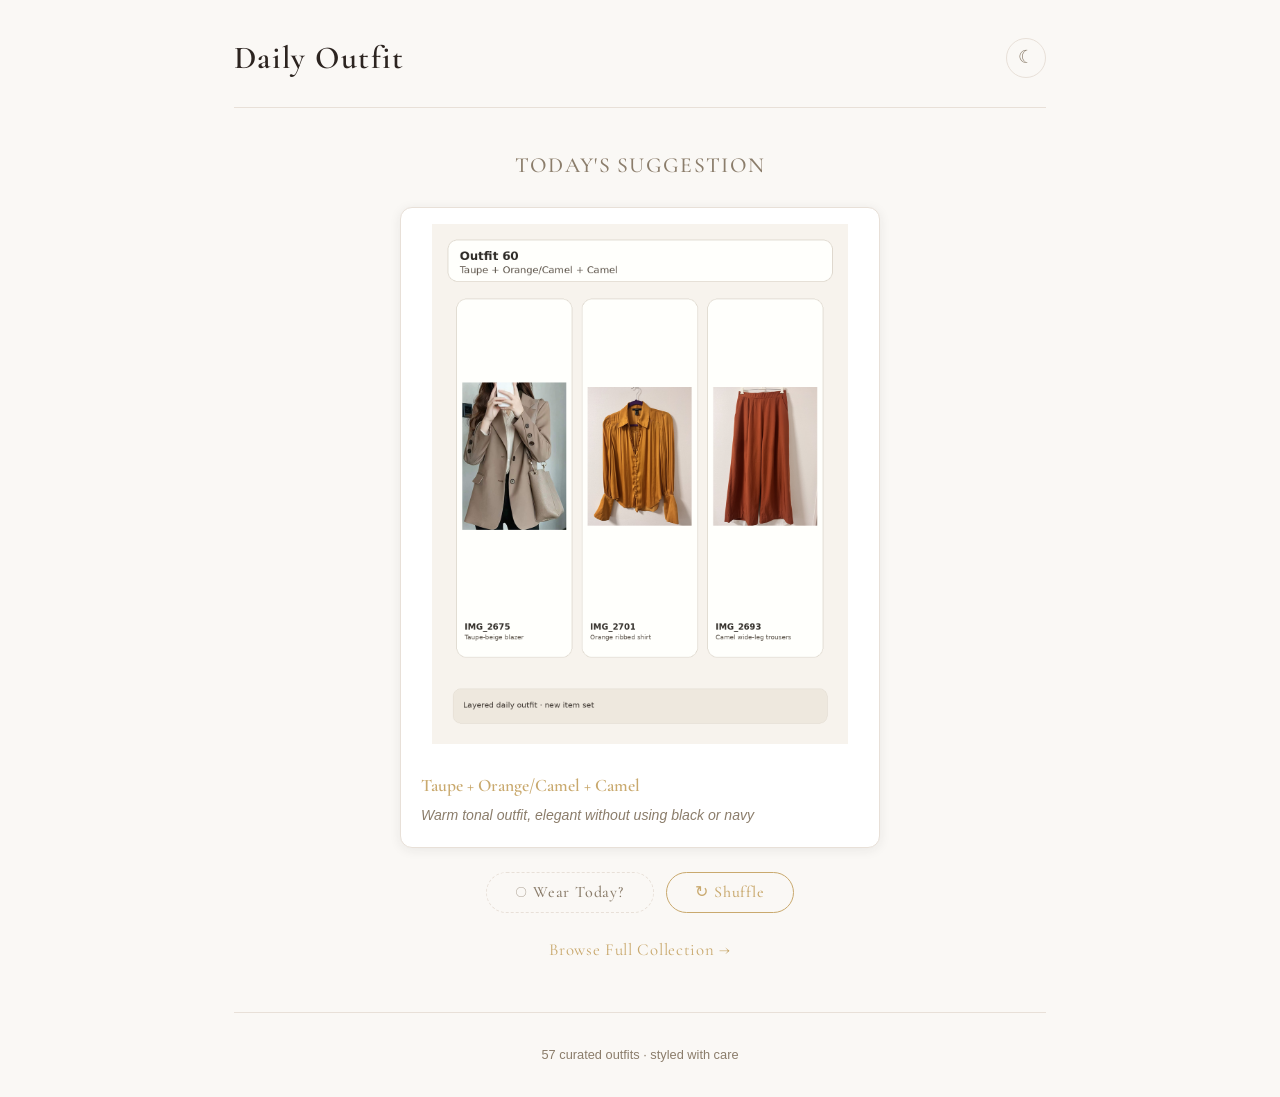
==== index.html @ 5dafb6db "Initial commit for GitHub Pages" ====
<!DOCTYPE html>
<html lang="en" data-theme="light">
<head>
  <meta charset="UTF-8">
  <meta name="viewport" content="width=device-width, initial-scale=1.0">
  <title>Daily Outfit</title>
  <link rel="preconnect" href="https://fonts.googleapis.com">
  <link rel="preconnect" href="https://fonts.gstatic.com" crossorigin>
  <link href="https://fonts.googleapis.com/css2?family=Cormorant+Garamond:wght@400;500;600&display=swap" rel="stylesheet">
  <link rel="stylesheet" href="styles.css">
</head>
<body>
  <header class="header">
    <h1 class="header__title">Daily Outfit</h1>
    <button id="theme-toggle" class="theme-toggle" aria-label="Toggle theme">
      <span id="theme-icon">&#9790;</span>
    </button>
  </header>

  <main>
    <section id="hero" class="hero">
      <h2 class="section-title">Today's Suggestion</h2>
      <div class="outfit-card outfit-card--hero">
        <div class="outfit-card__image-wrap">
          <img id="hero-image" class="outfit-card__image" src="" alt="Today's outfit suggestion">
        </div>
        <div class="outfit-card__info">
          <p class="outfit-card__palette" id="hero-palette"></p>
          <p class="outfit-card__rationale" id="hero-rationale"></p>
        </div>
      </div>
      <div class="hero-actions">
        <button id="worn-btn" class="btn-worn" aria-label="Mark as worn today">
          ○  Wear Today?
        </button>
        <button id="shuffle-btn" class="btn-shuffle" aria-label="Shuffle outfit">
          &#8635; Shuffle
        </button>
      </div>
      <a href="collection.html" class="browse-link">Browse Full Collection &rarr;</a>
    </section>
  </main>

  <footer class="footer">
    <p>57 curated outfits &middot; styled with care</p>
  </footer>

  <script src="app.js" defer></script>
</body>
</html>
---- styles.css ----
*, *::before, *::after { box-sizing: border-box; margin: 0; padding: 0; }

[data-theme="light"] {
  --bg: #FAF8F5; --bg-card: #FFFFFF; --text: #2C2420; --text-sec: #8B7D6B;
  --accent: #C9A96E; --border: #E8E0D8; --shadow: rgba(44,36,32,0.08);
  --accent-contrast: #FFFFFF; --hover-bg: rgba(201,169,110,0.08);
}
[data-theme="dark"] {
  --bg: #1A1512; --bg-card: #2D2520; --text: #F5F0E8; --text-sec: #D4C5A9;
  --accent: #A69070; --border: #3D3530; --shadow: rgba(0,0,0,0.3);
  --accent-contrast: #1A1512; --hover-bg: rgba(166,144,112,0.1);
}

* { transition: background-color 0.3s, color 0.3s, border-color 0.3s; }

body {
  font-family: -apple-system, BlinkMacSystemFont, 'Segoe UI', sans-serif;
  background: var(--bg); color: var(--text);
  max-width: 860px; margin: 0 auto; padding: 2rem 1.5rem;
  min-height: 100vh; line-height: 1.6;
}

.header {
  display: flex; justify-content: space-between; align-items: center;
  padding-bottom: 1.5rem; border-bottom: 1px solid var(--border); margin-bottom: 2.5rem;
}
.header__title {
  font-family: 'Cormorant Garamond', serif; font-weight: 600;
  font-size: 1.75rem; letter-spacing: 0.04em; color: var(--text);
}

.theme-toggle {
  background: none; border: 1px solid var(--border); border-radius: 50%;
  width: 2.5rem; height: 2.5rem; cursor: pointer;
  color: var(--text-sec); font-size: 1.1rem;
  display: flex; align-items: center; justify-content: center;
}
.theme-toggle:hover { border-color: var(--accent); color: var(--accent); }

.section-title {
  font-family: 'Cormorant Garamond', serif; font-weight: 500;
  font-size: 1.35rem; color: var(--text-sec); text-align: center;
  margin-bottom: 1.5rem; letter-spacing: 0.06em; text-transform: uppercase;
}

.outfit-card {
  background: var(--bg-card); border: 1px solid var(--border);
  border-radius: 12px; overflow: hidden;
  box-shadow: 0 2px 12px var(--shadow); cursor: pointer;
}
.outfit-card:hover { box-shadow: 0 4px 20px var(--shadow); }
.outfit-card--hero { max-width: 480px; margin: 0 auto; cursor: default; }
.outfit-card__image-wrap { padding: 1rem; display: flex; justify-content: center; }
.outfit-card__image {
  width: 100%; max-height: 520px; object-fit: contain; border-radius: 8px;
}
.outfit-card__info { padding: 0.75rem 1.25rem 1.25rem; }
.outfit-card__palette {
  font-family: 'Cormorant Garamond', serif; font-weight: 600;
  font-size: 1.1rem; color: var(--accent); margin-bottom: 0.35rem;
}
.outfit-card__rationale {
  font-size: 0.88rem; color: var(--text-sec); font-style: italic; line-height: 1.5;
}

.hero-actions {
  display: flex; justify-content: center; gap: 0.75rem;
  margin-top: 1.5rem; flex-wrap: wrap;
}
.btn-shuffle {
  padding: 0.6rem 1.8rem; background: transparent;
  border: 1.5px solid var(--accent); border-radius: 100px;
  color: var(--accent); cursor: pointer;
  font-family: 'Cormorant Garamond', serif; font-size: 1rem;
  font-weight: 500; letter-spacing: 0.05em;
}
.btn-shuffle:hover { background: var(--accent); color: var(--accent-contrast); }

.btn-worn {
  padding: 0.6rem 1.8rem; border-radius: 100px; cursor: pointer;
  font-family: 'Cormorant Garamond', serif; font-size: 1rem;
  font-weight: 500; letter-spacing: 0.05em;
  border: 1.5px dashed var(--border); color: var(--text-sec);
  background: transparent; transition: all 0.35s ease;
}
.btn-worn:hover { border-color: var(--accent); color: var(--accent); }
.btn-worn--active {
  background: var(--accent); color: var(--accent-contrast);
  border: 1.5px solid var(--accent);
  transform: scale(1.05);
  box-shadow: 0 2px 12px var(--shadow);
}
.btn-worn--pop { animation: pop 0.4s ease; }
@keyframes pop {
  0% { transform: scale(1); }
  40% { transform: scale(1.15); }
  100% { transform: scale(1.05); }
}
.btn-worn--unpop { animation: unpop 0.3s ease; }
@keyframes unpop {
  0% { transform: scale(1.05); }
  50% { transform: scale(0.92); }
  100% { transform: scale(1); }
}

.browse-link {
  display: block; text-align: center; margin-top: 1.5rem;
  font-family: 'Cormorant Garamond', serif; font-size: 1.05rem;
  color: var(--accent); text-decoration: none; letter-spacing: 0.04em;
}
.browse-link:hover { text-decoration: underline; }

.back-link {
  font-size: 0.85rem; color: var(--text-sec); text-decoration: none;
}
.back-link:hover { color: var(--accent); }
.header__nav { display: flex; flex-direction: column; gap: 0.2rem; }

.gallery { margin-top: 1rem; }

.color-group { margin-bottom: 2.5rem; }
.color-group__title {
  font-family: 'Cormorant Garamond', serif; font-weight: 500;
  font-size: 1.15rem; color: var(--accent); letter-spacing: 0.05em;
  padding-bottom: 0.5rem; border-bottom: 1px solid var(--border);
  margin-bottom: 1rem; text-transform: uppercase;
}

.filter-bar {
  display: flex; flex-wrap: wrap; gap: 1rem; align-items: flex-start;
  margin-bottom: 1.5rem; padding-bottom: 1rem; border-bottom: 1px solid var(--border);
}
.filter-group { display: flex; flex-wrap: wrap; align-items: center; gap: 0.4rem; }
.filter-label {
  font-size: 0.75rem; text-transform: uppercase; letter-spacing: 0.08em;
  color: var(--text-sec); margin-right: 0.3rem; font-weight: 500;
}
.palette-filters { display: flex; flex-wrap: wrap; gap: 0.4rem; }

.filter-chip {
  padding: 0.3rem 0.85rem; border: 1px solid var(--border); border-radius: 100px;
  background: transparent; color: var(--text-sec); cursor: pointer;
  font-size: 0.78rem; letter-spacing: 0.02em; white-space: nowrap;
}
.filter-chip:hover { border-color: var(--accent); color: var(--accent); }
.filter-chip--active {
  background: var(--accent); color: var(--accent-contrast);
  border-color: var(--accent);
}

.outfit-grid {
  display: grid; grid-template-columns: 1fr; gap: 1.25rem;
}
.outfit-grid .outfit-card__image { max-height: 360px; }

.footer {
  text-align: center; padding-top: 2rem; margin-top: 3rem;
  border-top: 1px solid var(--border); color: var(--text-sec); font-size: 0.8rem;
}

@media (min-width: 640px) {
  .outfit-grid { grid-template-columns: repeat(2, 1fr); }
}
@media (min-width: 960px) {
  .outfit-grid { grid-template-columns: repeat(3, 1fr); }
  .header__title { font-size: 2rem; }
}
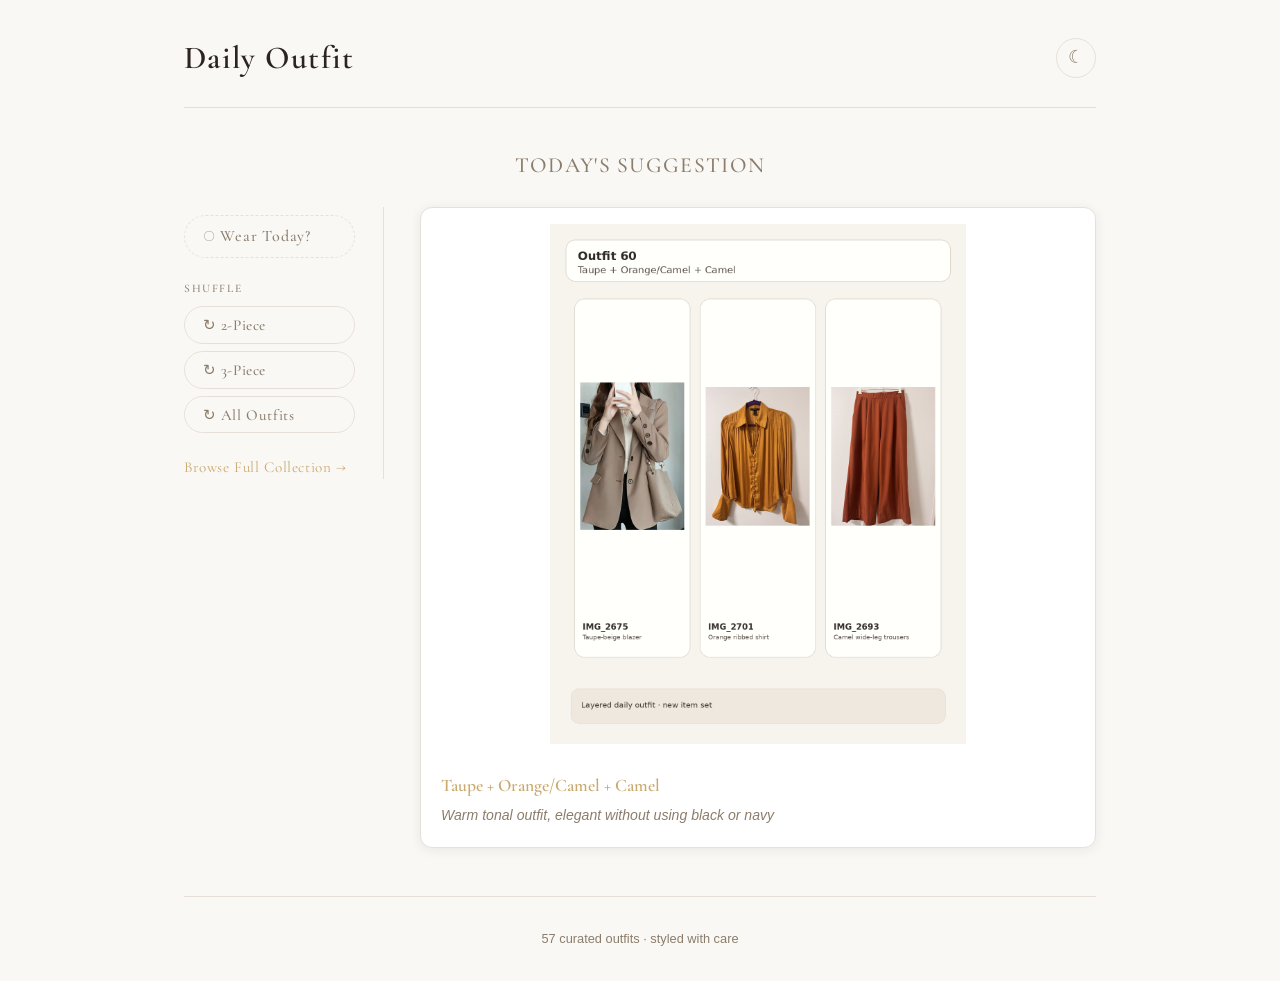
==== commit 84f54d27: "Add 2-item 3-item shuffle. Move buttons to left" ====
--- a/index.html
+++ b/index.html
@@ -20,24 +20,39 @@
   <main>
     <section id="hero" class="hero">
       <h2 class="section-title">Today's Suggestion</h2>
-      <div class="outfit-card outfit-card--hero">
-        <div class="outfit-card__image-wrap">
-          <img id="hero-image" class="outfit-card__image" src="" alt="Today's outfit suggestion">
-        </div>
-        <div class="outfit-card__info">
-          <p class="outfit-card__palette" id="hero-palette"></p>
-          <p class="outfit-card__rationale" id="hero-rationale"></p>
+      <div class="hero-layout">
+        <aside class="hero-controls">
+          <div class="hero-actions">
+            <button id="worn-btn" class="btn-worn" aria-label="Mark as worn today">
+              ○  Wear Today?
+            </button>
+          </div>
+          <div class="shuffle-actions">
+            <span class="shuffle-label">Shuffle</span>
+            <div class="shuffle-buttons">
+              <button class="btn-shuffle" data-shuffle-count="2" aria-label="Shuffle among 2-piece outfits">
+                &#8635; 2-Piece
+              </button>
+              <button class="btn-shuffle" data-shuffle-count="3" aria-label="Shuffle among 3-piece outfits">
+                &#8635; 3-Piece
+              </button>
+              <button class="btn-shuffle" data-shuffle-count="all" aria-label="Shuffle among all outfits">
+                &#8635; All Outfits
+              </button>
+            </div>
+          </div>
+          <a href="collection.html" class="browse-link">Browse Full Collection &rarr;</a>
+        </aside>
+        <div class="outfit-card outfit-card--hero">
+          <div class="outfit-card__image-wrap">
+            <img id="hero-image" class="outfit-card__image" src="" alt="Today's outfit suggestion">
+          </div>
+          <div class="outfit-card__info">
+            <p class="outfit-card__palette" id="hero-palette"></p>
+            <p class="outfit-card__rationale" id="hero-rationale"></p>
+          </div>
         </div>
       </div>
-      <div class="hero-actions">
-        <button id="worn-btn" class="btn-worn" aria-label="Mark as worn today">
-          ○  Wear Today?
-        </button>
-        <button id="shuffle-btn" class="btn-shuffle" aria-label="Shuffle outfit">
-          &#8635; Shuffle
-        </button>
-      </div>
-      <a href="collection.html" class="browse-link">Browse Full Collection &rarr;</a>
     </section>
   </main>
 
--- a/styles.css
+++ b/styles.css
@@ -16,7 +16,7 @@
 body {
   font-family: -apple-system, BlinkMacSystemFont, 'Segoe UI', sans-serif;
   background: var(--bg); color: var(--text);
-  max-width: 860px; margin: 0 auto; padding: 2rem 1.5rem;
+  max-width: 960px; margin: 0 auto; padding: 2rem 1.5rem;
   min-height: 100vh; line-height: 1.6;
 }
 
@@ -49,10 +49,20 @@
   box-shadow: 0 2px 12px var(--shadow); cursor: pointer;
 }
 .outfit-card:hover { box-shadow: 0 4px 20px var(--shadow); }
-.outfit-card--hero { max-width: 480px; margin: 0 auto; cursor: default; }
+.hero-layout {
+  display: grid; grid-template-columns: 1fr; gap: 1.75rem; align-items: start;
+}
+.hero-controls {
+  display: flex; flex-direction: column; align-items: flex-start; gap: 1.35rem;
+  order: 2;
+  border-top: 1px solid var(--border); padding-top: 1.25rem;
+}
+.hero-controls .browse-link { margin-top: 0; text-align: left; }
+
+.outfit-card--hero { max-width: none; margin: 0; cursor: default; order: 1; }
 .outfit-card__image-wrap { padding: 1rem; display: flex; justify-content: center; }
 .outfit-card__image {
-  width: 100%; max-height: 520px; object-fit: contain; border-radius: 8px;
+  width: 100%; max-height: min(52vh, 480px); object-fit: contain; border-radius: 8px;
 }
 .outfit-card__info { padding: 0.75rem 1.25rem 1.25rem; }
 .outfit-card__palette {
@@ -63,23 +73,33 @@
   font-size: 0.88rem; color: var(--text-sec); font-style: italic; line-height: 1.5;
 }
 
-.hero-actions {
-  display: flex; justify-content: center; gap: 0.75rem;
-  margin-top: 1.5rem; flex-wrap: wrap;
+.hero-actions { display: flex; width: 100%; }
+.shuffle-actions {
+  display: flex; flex-direction: column; align-items: flex-start; gap: 0.55rem;
+  width: 100%;
+}
+.shuffle-buttons { display: flex; flex-direction: column; gap: 0.45rem; width: 100%; }
+.shuffle-label {
+  font-family: 'Cormorant Garamond', serif;
+  font-size: 0.72rem; text-transform: uppercase; letter-spacing: 0.14em;
+  color: var(--text-sec); font-weight: 500;
 }
 .btn-shuffle {
-  padding: 0.6rem 1.8rem; background: transparent;
-  border: 1.5px solid var(--accent); border-radius: 100px;
-  color: var(--accent); cursor: pointer;
+  width: 100%; padding: 0.55rem 1.1rem; background: transparent;
+  border: 1px solid var(--border); border-radius: 100px;
+  color: var(--text-sec); cursor: pointer;
+  font-family: 'Cormorant Garamond', serif; font-size: 0.95rem;
+  font-weight: 500; letter-spacing: 0.04em; text-align: left;
+  transition: border-color 0.3s, color 0.3s, background-color 0.3s;
+}
+.btn-shuffle:hover {
+  border-color: var(--accent); color: var(--accent); background: var(--hover-bg);
+}
+
+.btn-worn {
+  width: 100%; padding: 0.65rem 1.1rem; border-radius: 100px; cursor: pointer;
   font-family: 'Cormorant Garamond', serif; font-size: 1rem;
-  font-weight: 500; letter-spacing: 0.05em;
-}
-.btn-shuffle:hover { background: var(--accent); color: var(--accent-contrast); }
-
-.btn-worn {
-  padding: 0.6rem 1.8rem; border-radius: 100px; cursor: pointer;
-  font-family: 'Cormorant Garamond', serif; font-size: 1rem;
-  font-weight: 500; letter-spacing: 0.05em;
+  font-weight: 500; letter-spacing: 0.05em; text-align: left;
   border: 1.5px dashed var(--border); color: var(--text-sec);
   background: transparent; transition: all 0.35s ease;
 }
@@ -104,8 +124,8 @@
 }
 
 .browse-link {
-  display: block; text-align: center; margin-top: 1.5rem;
-  font-family: 'Cormorant Garamond', serif; font-size: 1.05rem;
+  display: block; margin-top: 1.5rem;
+  font-family: 'Cormorant Garamond', serif; font-size: 0.95rem;
   color: var(--accent); text-decoration: none; letter-spacing: 0.04em;
 }
 .browse-link:hover { text-decoration: underline; }
@@ -158,6 +178,20 @@
   border-top: 1px solid var(--border); color: var(--text-sec); font-size: 0.8rem;
 }
 
+@media (min-width: 720px) {
+  .hero-layout {
+    grid-template-columns: minmax(168px, 200px) minmax(0, 1fr);
+    gap: 2.25rem; align-items: stretch;
+  }
+  .hero-controls {
+    order: 0; border-top: none; padding-top: 0.5rem;
+    border-right: 1px solid var(--border); padding-right: 1.75rem;
+    position: sticky; top: 1.5rem; align-self: start;
+  }
+  .outfit-card--hero { order: 0; }
+  .outfit-card__image { max-height: min(68vh, 520px); }
+}
+
 @media (min-width: 640px) {
   .outfit-grid { grid-template-columns: repeat(2, 1fr); }
 }
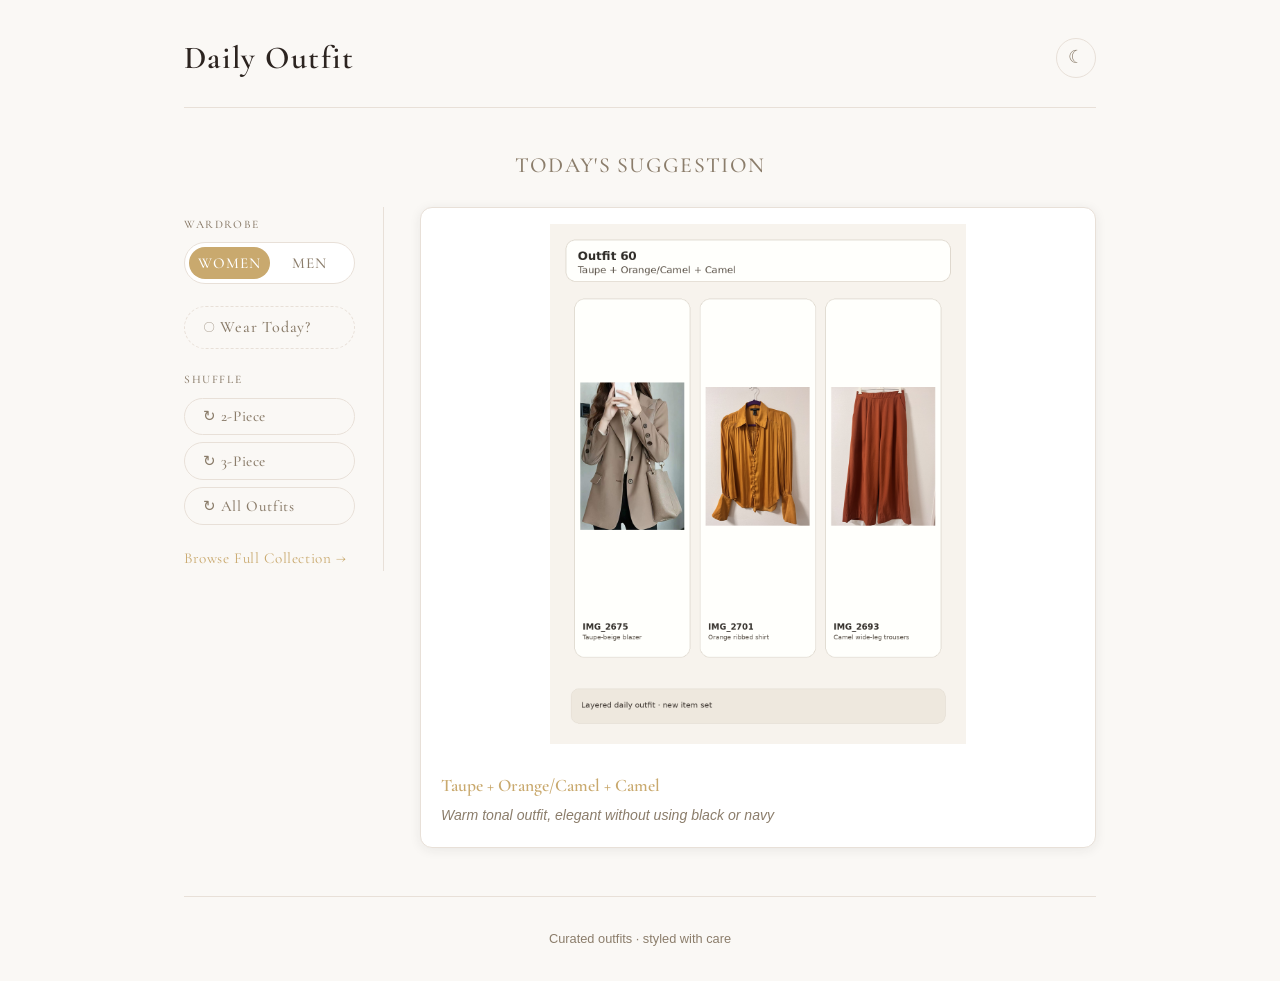
==== commit 18d2fd6d: "Add male outfits" ====
--- a/index.html
+++ b/index.html
@@ -22,6 +22,13 @@
       <h2 class="section-title">Today's Suggestion</h2>
       <div class="hero-layout">
         <aside class="hero-controls">
+          <div class="wardrobe-actions">
+            <span class="shuffle-label">Wardrobe</span>
+            <div class="wardrobe-switch" role="group" aria-label="Choose wardrobe">
+              <button class="wardrobe-btn" data-gender="female">Women</button>
+              <button class="wardrobe-btn" data-gender="male">Men</button>
+            </div>
+          </div>
           <div class="hero-actions">
             <button id="worn-btn" class="btn-worn" aria-label="Mark as worn today">
               ○  Wear Today?
@@ -57,7 +64,7 @@
   </main>
 
   <footer class="footer">
-    <p>57 curated outfits &middot; styled with care</p>
+    <p>Curated outfits &middot; styled with care</p>
   </footer>
 
   <script src="app.js" defer></script>
--- a/styles.css
+++ b/styles.css
@@ -41,6 +41,39 @@
   font-family: 'Cormorant Garamond', serif; font-weight: 500;
   font-size: 1.35rem; color: var(--text-sec); text-align: center;
   margin-bottom: 1.5rem; letter-spacing: 0.06em; text-transform: uppercase;
+}
+
+.wardrobe-switch {
+  display: flex; width: max-content; margin: 0 auto 2rem; padding: 0.25rem;
+  border: 1px solid var(--border); border-radius: 100px; background: var(--bg-card);
+}
+.wardrobe-btn {
+  padding: 0.45rem 1.5rem; border: none; border-radius: 100px; cursor: pointer;
+  background: transparent; color: var(--text-sec);
+  font-family: 'Cormorant Garamond', serif; font-size: 0.95rem;
+  font-weight: 500; letter-spacing: 0.06em; text-transform: uppercase;
+}
+.wardrobe-btn:hover { color: var(--accent); }
+.wardrobe-btn--active {
+  background: var(--accent); color: var(--accent-contrast);
+}
+
+/* Wardrobe selector inside the hero controls column: left-aligned, full width */
+.wardrobe-actions {
+  display: flex; flex-direction: column; align-items: flex-start; gap: 0.55rem;
+  width: 100%;
+}
+.hero-controls .wardrobe-switch { width: 100%; margin: 0; }
+.hero-controls .wardrobe-btn { flex: 1; padding-left: 0; padding-right: 0; text-align: center; }
+
+.collection-empty {
+  text-align: center; color: var(--text-sec); font-style: italic;
+  font-family: 'Cormorant Garamond', serif; font-size: 1.1rem; padding: 2.5rem 1rem;
+}
+
+.btn-shuffle:disabled, .btn-worn:disabled {
+  opacity: 0.4; cursor: not-allowed; border-color: var(--border); color: var(--text-sec);
+  background: transparent;
 }
 
 .outfit-card {
